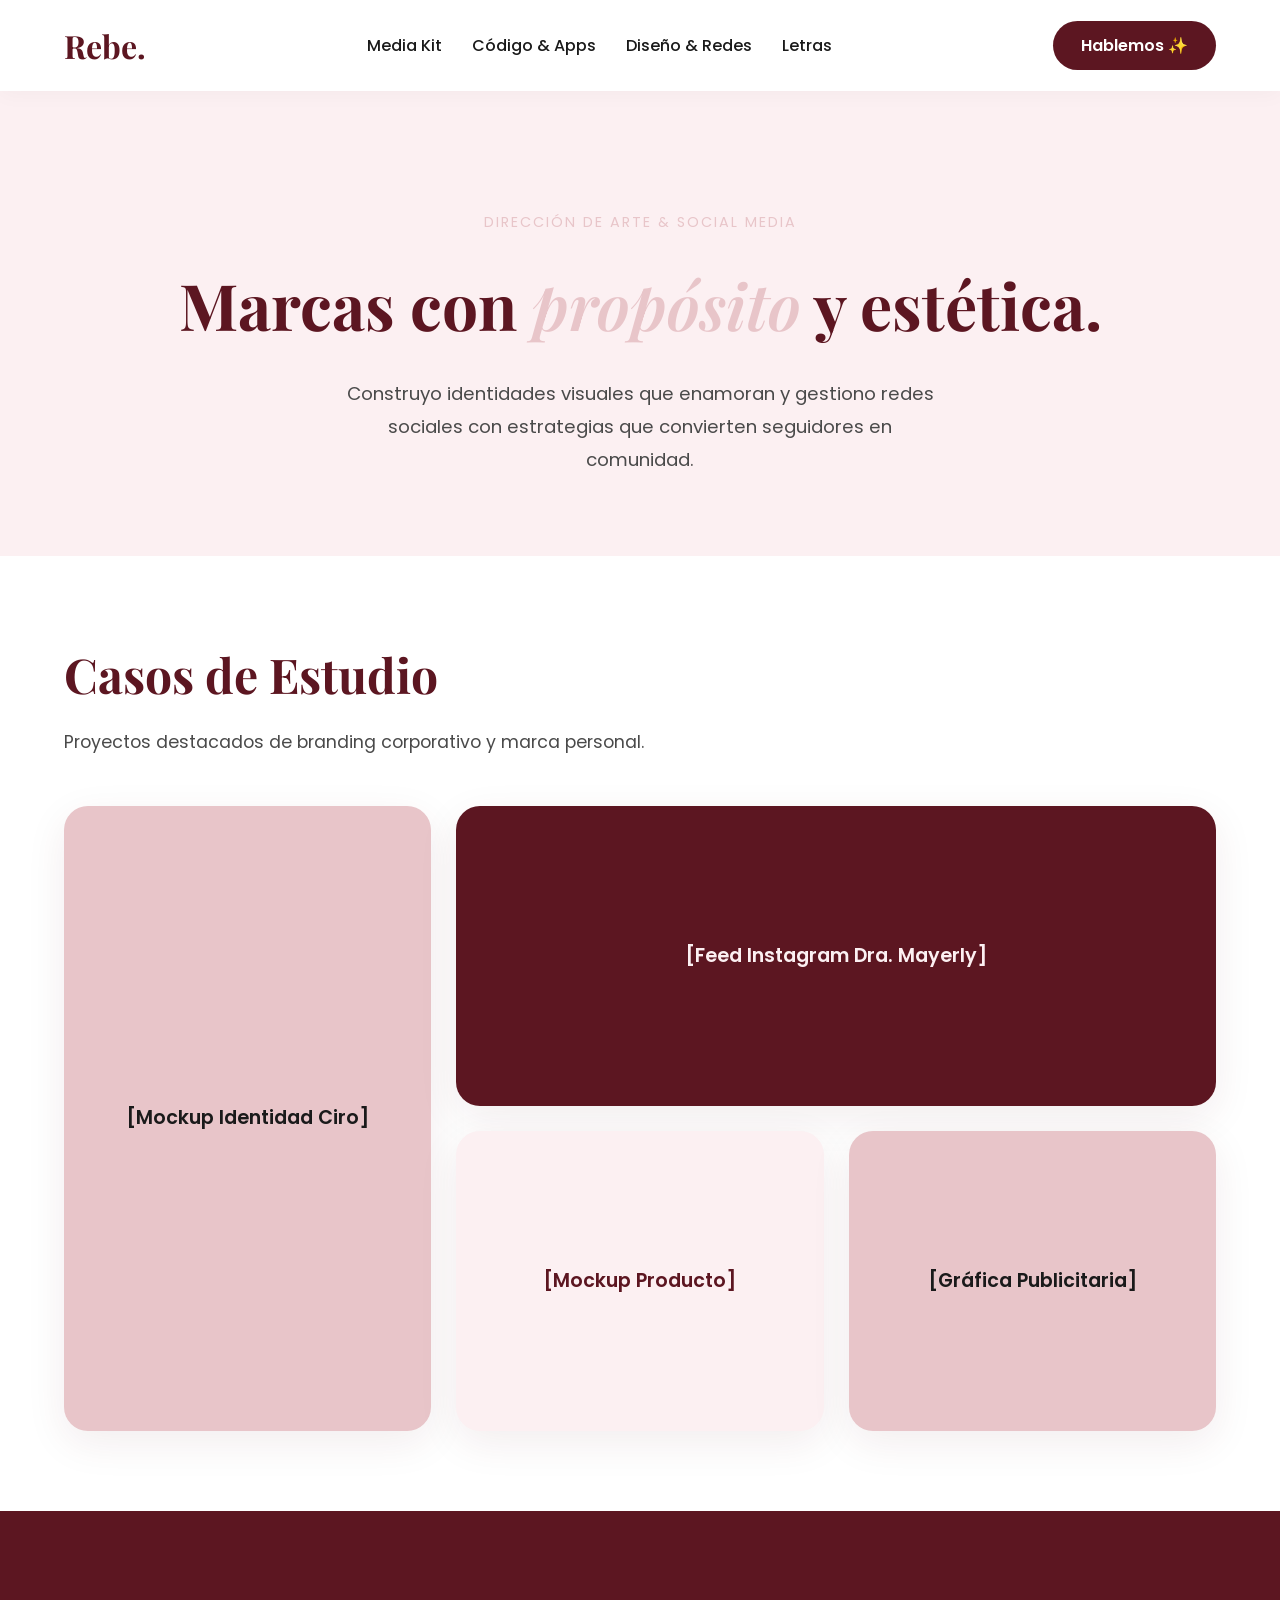
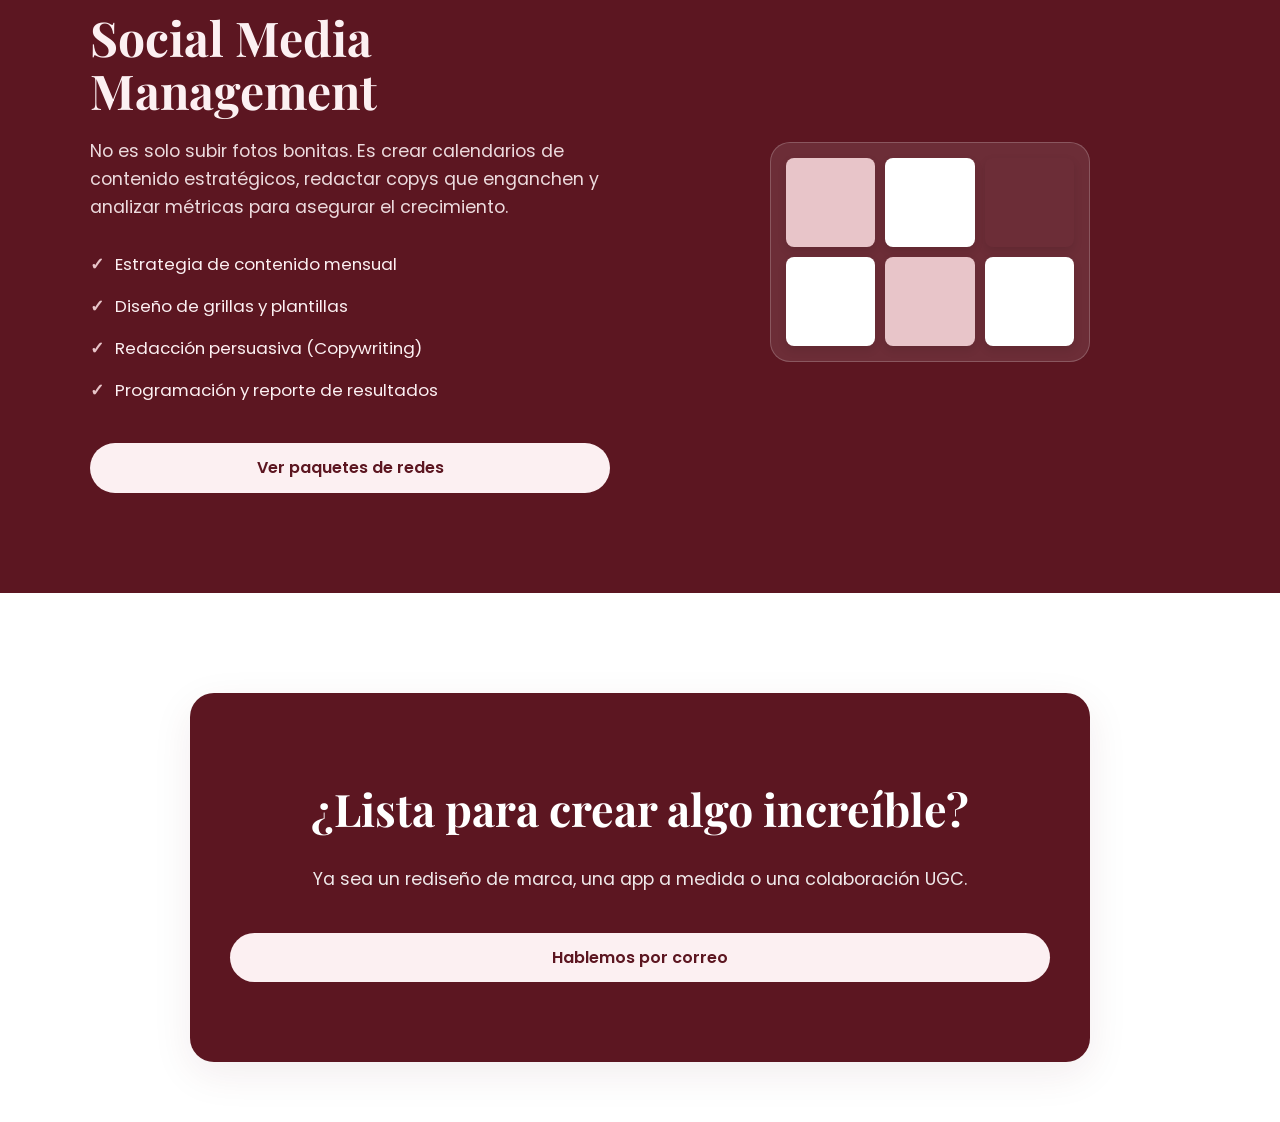
==== diseño.html @ 633bbaf2 "6/3/2026" ====
<!DOCTYPE html>
<html lang="es">
<head>
    <meta charset="UTF-8">
    <meta name="viewport" content="width=device-width, initial-scale=1.0">
    <title>Diseño & Redes | Rebe Silva</title>
    <link href="https://fonts.googleapis.com/css2?family=Playfair+Display:ital,wght@0,400;0,600;0,800;1,600&family=Poppins:wght@300;400;500;600;700&display=swap" rel="stylesheet">
    <link rel="stylesheet" href="css/style.css">
</head>
<body>

    <div id="header-container"></div>

    <main>
        <section class="design-hero bg-light-pink center">
            <span class="eyebrow wine-text">Dirección de Arte & Social Media</span>
            <h1 class="wine-text">Marcas con <span class="italic-serif">propósito</span> y estética.</h1>
            <p class="text-gray">Construyo identidades visuales que enamoran y gestiono redes sociales con estrategias que convierten seguidores en comunidad.</p>
        </section>

        <section class="portfolio-section bg-white">
            <div class="section-header">
                <h2 class="wine-text">Casos de Estudio</h2>
                <p>Proyectos destacados de branding corporativo y marca personal.</p>
            </div>
            
            <div class="portfolio-grid">
                <div class="portfolio-item tall bg-pink-dusty">
                    <div class="portfolio-overlay">
                        <h3>Empresa Ciro</h3>
                        <p>Branding & Identidad Corporativa</p>
                        <a href="#" class="btn-outline-light btn-small">Ver Detalles</a>
                    </div>
                    <span class="placeholder-text">[Mockup Identidad Ciro]</span>
                </div>

                <div class="portfolio-item wide bg-wine">
                    <div class="portfolio-overlay">
                        <h3>Dra. Mayerly Mota</h3>
                        <p>Branding Médico & Social Media</p>
                        <a href="#" class="btn-outline-light btn-small">Ver Detalles</a>
                    </div>
                    <span class="placeholder-text light-text">[Feed Instagram Dra. Mayerly]</span>
                </div>

                <div class="portfolio-item bg-light-pink">
                    <div class="portfolio-overlay">
                        <h3>[Nombre de Marca]</h3>
                        <p>Diseño de Empaque / Logo</p>
                        <a href="#" class="btn-outline-wine btn-small">Ver Detalles</a>
                    </div>
                    <span class="placeholder-text wine-text">[Mockup Producto]</span>
                </div>

                <div class="portfolio-item bg-pink-dusty">
                    <div class="portfolio-overlay">
                        <h3>[Nombre de Marca]</h3>
                        <p>Campaña Publicitaria</p>
                        <a href="#" class="btn-outline-light btn-small">Ver Detalles</a>
                    </div>
                    <span class="placeholder-text">[Gráfica Publicitaria]</span>
                </div>
            </div>
        </section>

        <section class="social-management-section bg-wine">
            <div class="management-container">
                <div class="management-text">
                    <h2 class="light-text">Social Media Management</h2>
                    <p class="light-text">No es solo subir fotos bonitas. Es crear calendarios de contenido estratégicos, redactar copys que enganchen y analizar métricas para asegurar el crecimiento.</p>
                    <ul class="features-list light-text">
                        <li>Estrategia de contenido mensual</li>
                        <li>Diseño de grillas y plantillas</li>
                        <li>Redacción persuasiva (Copywriting)</li>
                        <li>Programación y reporte de resultados</li>
                    </ul>
                    <a href="tarifas.html" class="btn-light">Ver paquetes de redes</a>
                </div>
                <div class="management-visuals">
                    <div class="grid-simulator">
                        <div class="grid-box bg-pink-dusty"></div>
                        <div class="grid-box bg-white"></div>
                        <div class="grid-box bg-pink-soft"></div>
                        <div class="grid-box bg-white"></div>
                        <div class="grid-box bg-pink-dusty"></div>
                        <div class="grid-box bg-white"></div>
                    </div>
                </div>
            </div>
        </section>
    </main>

    <div id="footer-container"></div>

    <script src="js/main.js"></script>
</body>
</html>
---- css/style.css ----
/* --- VARIABLES DE COLOR (Estética Dark Romance + Creativa) --- */
:root {
    --wine: #5C1621; /* Vino tinto profundo */
    --wine-light: #8A2536; /* Rojo cereza oscuro */
    --pink-soft: #FCF0F2; /* Rosado muy claro para fondos */
    --pink-dusty: #E8C5C9; /* Rosado empolvado para acentos */
    --black: #1A1A1A;
    --white: #FFFFFF;
    --text-gray: #4A4A4A;
    
    --shadow-soft: 0 12px 40px rgba(92, 22, 33, 0.08);
    --border-radius: 24px;
}

/* --- RESET Y FUENTES --- */
* { margin: 0; padding: 0; box-sizing: border-box; }
html { scroll-behavior: smooth; }
body {
    background-color: var(--pink-soft);
    color: var(--black);
    font-family: 'Poppins', sans-serif;
    line-height: 1.6;
}

h1, h2, h3, .logo {
    font-family: 'Playfair Display', serif;
    font-weight: 700;
}

.italic-serif { font-style: italic; font-weight: 600; color: var(--pink-dusty); }
.wine-text { color: var(--wine); }
.light-text { color: var(--pink-soft); }

/* --- UTILIDADES DE FONDO --- */
.bg-wine { background-color: var(--wine); color: var(--white); }
.bg-light-pink { background-color: var(--pink-soft); }
.bg-white { background-color: var(--white); }

/* --- NAVEGACIÓN --- */
header {
    display: flex; justify-content: space-between; align-items: center;
    padding: 20px 5%; background-color: var(--white);
    position: sticky; top: 0; z-index: 100;
    box-shadow: 0 4px 20px rgba(0,0,0,0.03);
}
.logo { font-size: 32px; color: var(--wine); text-decoration: none; }
nav ul { list-style: none; display: flex; gap: 30px; }
nav a { text-decoration: none; color: var(--black); font-size: 1rem; font-weight: 500; font-family: 'Poppins', sans-serif;}
nav a:hover { color: var(--wine-light); }

/* --- BOTONES --- */
.btn-primary, .btn-wine, .btn-light, .btn-outline-light {
    display: inline-block; padding: 12px 28px; border-radius: 30px;
    text-decoration: none; font-weight: 600; font-size: 1rem;
    font-family: 'Poppins', sans-serif; transition: all 0.3s ease;
}
.btn-primary, .btn-wine { background-color: var(--wine); color: var(--white); }
.btn-primary:hover, .btn-wine:hover { background-color: var(--wine-light); transform: translateY(-2px); }
.btn-light { background-color: var(--pink-soft); color: var(--wine); }
.btn-light:hover { background-color: var(--white); transform: translateY(-2px); }
.btn-outline-light { background: transparent; color: var(--pink-soft); border: 1px solid var(--pink-soft); }
.btn-outline-light:hover { background: var(--pink-soft); color: var(--wine); }
.btn-link { text-decoration: none; color: var(--wine-light); font-weight: 600; display: block; margin-top: 10px; }

/* --- HERO SECTION --- */
.hero { display: flex; align-items: center; justify-content: space-between; padding: 100px 5%; min-height: 85vh; }
.hero-text { flex: 1; padding-right: 50px; }
.eyebrow { font-family: 'Poppins', sans-serif; font-size: 0.9rem; text-transform: uppercase; letter-spacing: 2px; color: var(--pink-dusty); display: block; margin-bottom: 20px; }
.hero-text h1 { font-size: 4.5rem; line-height: 1.1; margin-bottom: 25px; }
.hero-text p { font-family: 'Poppins', sans-serif; font-size: 1.1rem; color: var(--pink-soft); opacity: 0.9; margin-bottom: 40px; max-width: 500px; }
.hero-buttons { display: flex; gap: 15px; }

/* Foto Hero estilo Arco */
.image-placeholder.arch {
    width: 350px; height: 500px;
    background: var(--pink-dusty);
    border-radius: 175px 175px 20px 20px;
    display: flex; align-items: center; justify-content: center;
    color: var(--wine); font-weight: bold;
    box-shadow: var(--shadow-soft);
}

/* --- MARQUEE --- */
.marquee-wrapper { background-color: var(--wine-light); color: var(--white); padding: 20px 0; overflow: hidden; white-space: nowrap; }
.marquee-content { display: inline-block; animation: scroll 25s linear infinite; }
.marquee-content span { font-size: 1.2rem; font-family: 'Playfair Display', serif; font-style: italic; margin: 0 20px; }
@keyframes scroll { 0% { transform: translateX(0); } 100% { transform: translateX(-50%); } }

/* --- SECCIONES GENERALES --- */
.section-header { margin-bottom: 50px; }
.section-header.center { text-align: center; }
.section-header h2 { font-size: 3rem; margin-bottom: 15px; }
.section-header p { font-family: 'Poppins', sans-serif; font-size: 1.1rem; color: var(--text-gray); }
section { padding: 100px 5%; }

/* --- LIBROS (Bento Grid) --- */
.book-card { display: flex; gap: 30px; padding: 40px; border-radius: var(--border-radius); box-shadow: var(--shadow-soft); align-items: center; }
.book-cover { width: 250px; height: 380px; background-color: var(--wine); color: var(--pink-soft); display: flex; align-items: center; justify-content: center; border-radius: 12px; }
.book-info h3 { font-size: 2.2rem; color: var(--wine); margin-bottom: 15px; }

/* --- DISEÑO (Grid Asimétrico) --- */
.design-grid { display: grid; grid-template-columns: repeat(3, 1fr); grid-auto-rows: 250px; gap: 20px; margin-bottom: 40px; }
.design-item { background-color: var(--pink-soft); border-radius: var(--border-radius); display: flex; align-items: center; justify-content: center; color: var(--wine); font-weight: bold; }
.design-item.tall { grid-row: span 2; background-color: var(--pink-dusty); }
.design-item.wide { grid-column: span 2; }
.center-btn { text-align: center; }

/* --- APPS / SERVICIOS --- */
.services-grid { display: flex; gap: 30px; justify-content: center; }
.service-card { flex: 1; max-width: 400px; padding: 40px; border-radius: var(--border-radius); }
.dark-card { background-color: rgba(255,255,255,0.05); border: 1px solid rgba(255,255,255,0.1); }
.dark-card h3 { color: var(--pink-soft); font-size: 1.8rem; margin-bottom: 15px; }
.dark-card p { color: rgba(255,255,255,0.7); }
.card-icon { font-size: 40px; margin-bottom: 20px; }

/* --- MEDIA KIT / IG --- */
.ig-grid { display: flex; gap: 30px; justify-content: center; }
.ig-post { width: 320px; background: var(--white); padding: 15px; border-radius: 20px; box-shadow: var(--shadow-soft); }
.video-placeholder { width: 100%; height: 450px; background-color: var(--pink-dusty); border-radius: 12px; display: flex; align-items: center; justify-content: center; color: var(--wine); margin-bottom: 15px; }
.ig-caption { font-size: 0.9rem; color: var(--text-gray); }

/* --- FOOTER --- */
.footer { 
    padding: 100px 5% 60px; /* Esto es lo que le da el respiro arriba y abajo */
}
.footer-box { 
    border-radius: var(--border-radius); 
    padding: 80px 40px; 
    text-align: center; 
    max-width: 900px; 
    margin: 0 auto; 
    box-shadow: var(--shadow-soft); 
}
.footer-box h2 { 
    font-size: 2.8rem; 
    margin-bottom: 20px; 
    color: var(--white); /* Aseguramos que el título resalte en blanco */
}
.footer-box p { 
    font-size: 1.1rem; 
    margin-bottom: 40px; 
    opacity: 0.9; 
    color: var(--white);
}

/* =========================================
   ESTILOS MEDIA KIT
========================================= */

/* Hero Media Kit */
.mk-hero { 
    display: flex; 
    align-items: center; 
    justify-content: space-between; 
    padding: 80px 5%; 
    min-height: 70vh; 
    gap: 40px; 
}
.mk-hero-content { flex: 1; color: var(--white); }
.mk-hero-content h1 { font-size: 4rem; margin-bottom: 20px; color: var(--pink-soft); line-height: 1.1; }
.mk-hero-content p { font-size: 1.15rem; margin-bottom: 35px; opacity: 0.9; max-width: 500px; }
.mk-hero-image { flex: 1; display: flex; justify-content: center; }

/* Barra de Estadísticas */
.stats-section { padding: 50px 5%; border-bottom: 1px solid var(--pink-dusty); }
.stats-grid { 
    display: flex; 
    justify-content: space-around; 
    flex-wrap: wrap; 
    gap: 30px; 
    max-width: 1000px; 
    margin: 0 auto; 
}
.stat-item { text-align: center; }
.stat-item h3 { font-size: 3rem; color: var(--wine); margin-bottom: 0px; font-family: 'Playfair Display', serif; }
.stat-item p { color: var(--text-gray); font-size: 0.95rem; font-weight: 600; text-transform: uppercase; letter-spacing: 2px; }

/* Ajustes Videos (Reels) */
.reels-grid { display: flex; gap: 30px; justify-content: center; flex-wrap: wrap; }
.video-wrapper { 
    width: 300px; 
    height: 530px; 
    border-radius: var(--border-radius); 
    overflow: hidden; 
    box-shadow: var(--shadow-soft); 
    background-color: var(--pink-dusty); /* Color de fondo mientras carga */
}
.video-placeholder { 
    width: 100%; 
    height: 100%; 
    display: flex; 
    align-items: center; 
    justify-content: center; 
    color: var(--wine); 
    font-weight: bold; 
}
.reel-video { width: 100%; height: 100%; object-fit: cover; }

/* Ajustes Feed Instagram */
.ig-post { width: 350px; border-radius: 16px; overflow: hidden; box-shadow: var(--shadow-soft); }
.ig-header { display: flex; align-items: center; padding: 15px; border-bottom: 1px solid var(--pink-soft); }
.ig-avatar { width: 36px; height: 36px; border-radius: 50%; margin-right: 12px; }
.bg-pink-dusty { background-color: var(--pink-dusty); }
.ig-username { font-weight: 600; font-size: 0.95rem; color: var(--black); }
.ig-image-placeholder { height: 350px; background-color: var(--pink-dusty); display: flex; align-items: center; justify-content: center; color: var(--wine); font-weight: bold;}
.ig-image { width: 100%; height: 350px; object-fit: cover; display: block; }
.ig-actions { padding: 15px; font-size: 1.3rem; display: flex; justify-content: space-between; color: var(--text-gray); }
.ig-icons-left { letter-spacing: 10px; }

/* =========================================
   ESTILOS ESPECÍFICOS: TARIFAS Y PAQUETES
========================================= */

/* Utilidades extra */
.center { text-align: center; }
.cta-tarifas { padding: 80px 5%; border-top: 1px solid var(--pink-soft); }

/* Hero de Tarifas */
.pricing-hero { padding: 100px 5% 60px; }
.pricing-hero h1 { font-size: 3.5rem; margin-bottom: 15px; }

/* Grid de Precios */
.pricing-section { padding: 80px 5%; }
.pricing-grid { 
    display: flex; 
    gap: 30px; 
    justify-content: center; 
    flex-wrap: wrap; 
    max-width: 1000px; 
    margin: 0 auto; 
}
.pricing-card { 
    flex: 1; 
    min-width: 320px; 
    max-width: 400px; 
    padding: 50px 40px; 
    border-radius: var(--border-radius); 
    box-shadow: var(--shadow-soft); 
    position: relative;
    transition: transform 0.3s ease;
}
.pricing-card:hover { transform: translateY(-5px); }

/* Tipografía de las tarjetas */
.pricing-card h3 { font-size: 1.8rem; margin-bottom: 10px; font-family: 'Playfair Display', serif; }
.price { font-size: 3rem; font-weight: 700; color: var(--wine); margin-bottom: 25px; line-height: 1; font-family: 'Poppins', sans-serif;}
.price span { font-size: 1rem; font-weight: 400; color: var(--text-gray); opacity: 0.8; }
.pricing-card.featured .price { color: var(--white); }
.pricing-card.featured .price span { color: var(--pink-soft); }

/* Lista de características */
.features-list { list-style: none; margin-bottom: 40px; text-align: left; }
.features-list li { margin-bottom: 15px; font-size: 1.05rem; position: relative; padding-left: 25px; }
.features-list li::before { content: '✓'; position: absolute; left: 0; color: var(--wine-light); font-weight: bold; }
.features-list.light-text li::before { color: var(--pink-dusty); }

/* Etiqueta Destacada */
.badge { 
    position: absolute; 
    top: -15px; 
    left: 50%; 
    transform: translateX(-50%); 
    background-color: var(--pink-dusty); 
    color: var(--wine); 
    padding: 6px 20px; 
    border-radius: 20px; 
    font-size: 0.85rem; 
    font-weight: 700; 
    text-transform: uppercase; 
    letter-spacing: 1px;
}

/* Botones con borde (outline) */
.btn-outline-wine { 
    display: inline-block; padding: 12px 28px; border-radius: 30px;
    text-decoration: none; font-weight: 600; font-size: 1rem;
    font-family: 'Poppins', sans-serif; transition: all 0.3s ease;
    background: transparent; color: var(--wine); border: 2px solid var(--wine); 
    width: 100%; text-align: center;
}
.btn-outline-wine:hover { background: var(--wine); color: var(--white); }
.btn-light, .btn-outline-light { width: 100%; text-align: center; }

/* =========================================
   ESTILOS LETRAS
========================================= */

/* Hero Literario */
.books-hero { padding: 100px 5% 60px; }
.books-hero h1 { font-size: 3.8rem; margin-bottom: 15px; }

/* Tarjetas de Libros */
.book-catalog { padding: 80px 5%; display: flex; flex-direction: column; gap: 60px; }
.book-showcase-card { 
    display: flex; 
    gap: 50px; 
    max-width: 1000px; 
    margin: 0 auto; 
    padding: 50px; 
    border-radius: var(--border-radius); 
    box-shadow: var(--shadow-soft);
    align-items: center;
}
.book-showcase-card.reverse { flex-direction: row-reverse; }

.book-cover-large { 
    width: 300px; 
    height: 450px; 
    flex-shrink: 0; 
    border-radius: 12px; 
    display: flex; 
    align-items: center; 
    justify-content: center; 
    color: var(--pink-soft); 
    font-weight: 600; 
    text-align: center;
    box-shadow: 10px 10px 30px rgba(0,0,0,0.15); /* Sombra estilo libro físico */
}

.book-details { flex: 1; }
.book-genre { font-family: 'Poppins', sans-serif; font-size: 0.9rem; text-transform: uppercase; letter-spacing: 2px; color: var(--pink-dusty); display: block; margin-bottom: 15px; font-weight: 600;}
.book-details h2 { font-size: 2.5rem; margin-bottom: 20px; line-height: 1.2; }
.book-synopsis { font-size: 1.1rem; color: var(--text-gray); margin-bottom: 30px; }

/* Botones de Plataformas */
.read-on { font-weight: 700; margin-bottom: 10px; color: var(--black); }
.platform-buttons { display: flex; gap: 15px; flex-wrap: wrap; }
.btn-platform { 
    padding: 10px 22px; 
    border-radius: 8px; 
    font-weight: 600; 
    text-decoration: none; 
    font-size: 0.95rem; 
    transition: transform 0.2s ease, box-shadow 0.2s ease;
    border: 1px solid transparent;
}
.btn-platform:hover { transform: translateY(-3px); box-shadow: 0 5px 15px rgba(0,0,0,0.1); }

/* Colores simulados de las apps */
.wattpad { background-color: #FF500A; color: white; }
.buenovela { background-color: #6A1B9A; color: white; } /* Morado tipo app de lectura */
.manobook { background-color: #E91E63; color: white; } /* Rosa fuerte */

/* Sección de Reviews (Multimedia Grid) */
.reviews-section { padding: 80px 5%; }
.multimedia-grid { 
    display: flex; 
    gap: 30px; 
    max-width: 1100px; 
    margin: 0 auto; 
    justify-content: center; 
    align-items: flex-start;
}
.video-yt-wrapper, .video-ig-wrapper { flex: 1; text-align: left; }
.video-yt-wrapper { min-width: 400px; max-width: 600px; }
.video-ig-wrapper { min-width: 250px; max-width: 300px; }

.yt-placeholder, .ig-placeholder { 
    border-radius: 16px; 
    display: flex; 
    flex-direction: column; 
    align-items: center; 
    justify-content: center; 
    color: var(--wine); 
    font-weight: 600; 
    margin-bottom: 15px;
    box-shadow: var(--shadow-soft);
}
.yt-placeholder { aspect-ratio: 16 / 9; width: 100%; }
.ig-placeholder { aspect-ratio: 9 / 16; width: 100%; }

.play-icon { font-size: 3rem; margin-bottom: 10px; opacity: 0.8; }
.multimedia-grid h3 { font-size: 1.2rem; color: var(--black); font-family: 'Poppins', sans-serif; font-weight: 600; }

/* =========================================
   ESTILOS CÓDIGO & APPS
========================================= */

/* Hero Tech */
.tech-hero { padding: 100px 5% 60px; }
.tech-hero h1 { font-size: 3.8rem; margin-bottom: 15px; }

/* Contenedores de exhibición (Showcase) */
.siro-section, .sigetotal-section { padding: 100px 5%; }
.tech-showcase { 
    display: flex; 
    gap: 60px; 
    max-width: 1100px; 
    margin: 0 auto; 
    align-items: center; 
}
.tech-showcase.reverse { flex-direction: row-reverse; }

.tech-info { flex: 1; }
.tech-info h2 { font-size: 3rem; margin-bottom: 20px; line-height: 1.1; }
.tech-info p { font-size: 1.1rem; color: var(--text-gray); margin-bottom: 20px; }
.tech-info .sub-text { font-style: italic; opacity: 0.8; }

.tech-list { margin-bottom: 30px; }
.tech-list li::before { color: var(--wine); }

/* Mockups Simulados (Teléfono y Desktop) */
.tech-image-container { flex: 1; display: flex; justify-content: center; }

.phone-mockup {
    width: 280px;
    height: 560px;
    border-radius: 40px;
    border: 12px solid var(--wine);
    display: flex;
    align-items: center;
    justify-content: center;
    box-shadow: var(--shadow-soft);
    position: relative;
}
/* La "ceja" o notch del teléfono */
.phone-mockup::before {
    content: ''; position: absolute; top: 0; left: 50%; transform: translateX(-50%);
    width: 120px; height: 25px; background-color: var(--wine);
    border-bottom-left-radius: 15px; border-bottom-right-radius: 15px;
}

.desktop-mockup {
    width: 100%;
    max-width: 500px;
    height: 320px;
    border-radius: 12px 12px 0 0;
    border: 10px solid var(--black);
    border-bottom: 25px solid var(--black);
    display: flex;
    align-items: center;
    justify-content: center;
    box-shadow: var(--shadow-soft);
    position: relative;
}

.mockup-text { font-family: 'Poppins', sans-serif; font-weight: 600; font-size: 1.2rem; text-align: center; padding: 20px; }

/* Redes Sociales Sigetotal */
.social-links-container { margin-top: 30px; padding-top: 30px; border-top: 1px solid rgba(0,0,0,0.1); }
.whatsapp { background-color: #25D366; color: white; }
.instagram { background: linear-gradient(45deg, #f09433, #e6683c, #dc2743, #cc2366, #bc1888); color: white; }
.youtube { background-color: #FF0000; color: white; }

/* CTA Tech */
.tech-cta { padding: 80px 5%; border-top: 1px solid rgba(255,255,255,0.1); }

/* =========================================
   ESTILOS DISEÑO & REDES
========================================= */

/* Hero Diseño */
.design-hero { padding: 120px 5% 80px; }
.design-hero h1 { font-size: 4rem; margin-bottom: 20px; }
.design-hero p { font-size: 1.15rem; max-width: 600px; margin: 0 auto; line-height: 1.8; }
.text-gray { color: var(--text-gray); }

/* Grid de Portafolio Avanzado */
.portfolio-section { padding: 80px 5%; }
.portfolio-grid {
    display: grid;
    grid-template-columns: repeat(3, 1fr);
    grid-auto-rows: 300px;
    gap: 25px;
    max-width: 1200px;
    margin: 0 auto;
}

/* Efectos Hover del Portafolio */
.portfolio-item {
    border-radius: var(--border-radius);
    position: relative;
    overflow: hidden;
    display: flex;
    align-items: center;
    justify-content: center;
    box-shadow: var(--shadow-soft);
    transition: transform 0.3s ease;
}
.portfolio-item:hover { transform: translateY(-5px); }
.portfolio-item.tall { grid-row: span 2; }
.portfolio-item.wide { grid-column: span 2; }

/* Capa oscura que aparece al pasar el ratón */
.portfolio-overlay {
    position: absolute;
    top: 0; left: 0; width: 100%; height: 100%;
    background: rgba(92, 22, 33, 0.85); /* Fondo vino tinto semitransparente */
    color: var(--white);
    display: flex;
    flex-direction: column;
    align-items: center;
    justify-content: center;
    opacity: 0;
    transition: opacity 0.4s ease;
    text-align: center;
    padding: 20px;
}
.portfolio-item:hover .portfolio-overlay { opacity: 1; }

.portfolio-overlay h3 { font-size: 1.8rem; margin-bottom: 5px; font-family: 'Playfair Display', serif; }
.portfolio-overlay p { font-size: 0.95rem; margin-bottom: 20px; font-family: 'Poppins', sans-serif; text-transform: uppercase; letter-spacing: 1px; }
.placeholder-text { font-weight: 600; font-family: 'Poppins', sans-serif; font-size: 1.2rem; text-align: center; }

/* Botón pequeño para las tarjetas */
.btn-small { padding: 8px 20px; font-size: 0.9rem; }

/* Sección Social Media Management */
.social-management-section { padding: 100px 5%; }
.management-container {
    display: flex;
    align-items: center;
    gap: 60px;
    max-width: 1100px;
    margin: 0 auto;
}
.management-text { flex: 1; }
.management-text h2 { font-size: 3rem; margin-bottom: 20px; line-height: 1.1; }
.management-text p { font-size: 1.1rem; margin-bottom: 30px; opacity: 0.9; }

/* Simulador visual de Grilla de Instagram */
.management-visuals { flex: 1; display: flex; justify-content: center; }
.grid-simulator {
    display: grid;
    grid-template-columns: repeat(3, 1fr);
    gap: 10px;
    width: 320px;
    padding: 15px;
    background: rgba(255,255,255,0.1);
    border-radius: 20px;
    border: 1px solid rgba(255,255,255,0.2);
}
.grid-box {
    aspect-ratio: 1 / 1;
    border-radius: 8px;
    box-shadow: 0 4px 10px rgba(0,0,0,0.1);
}
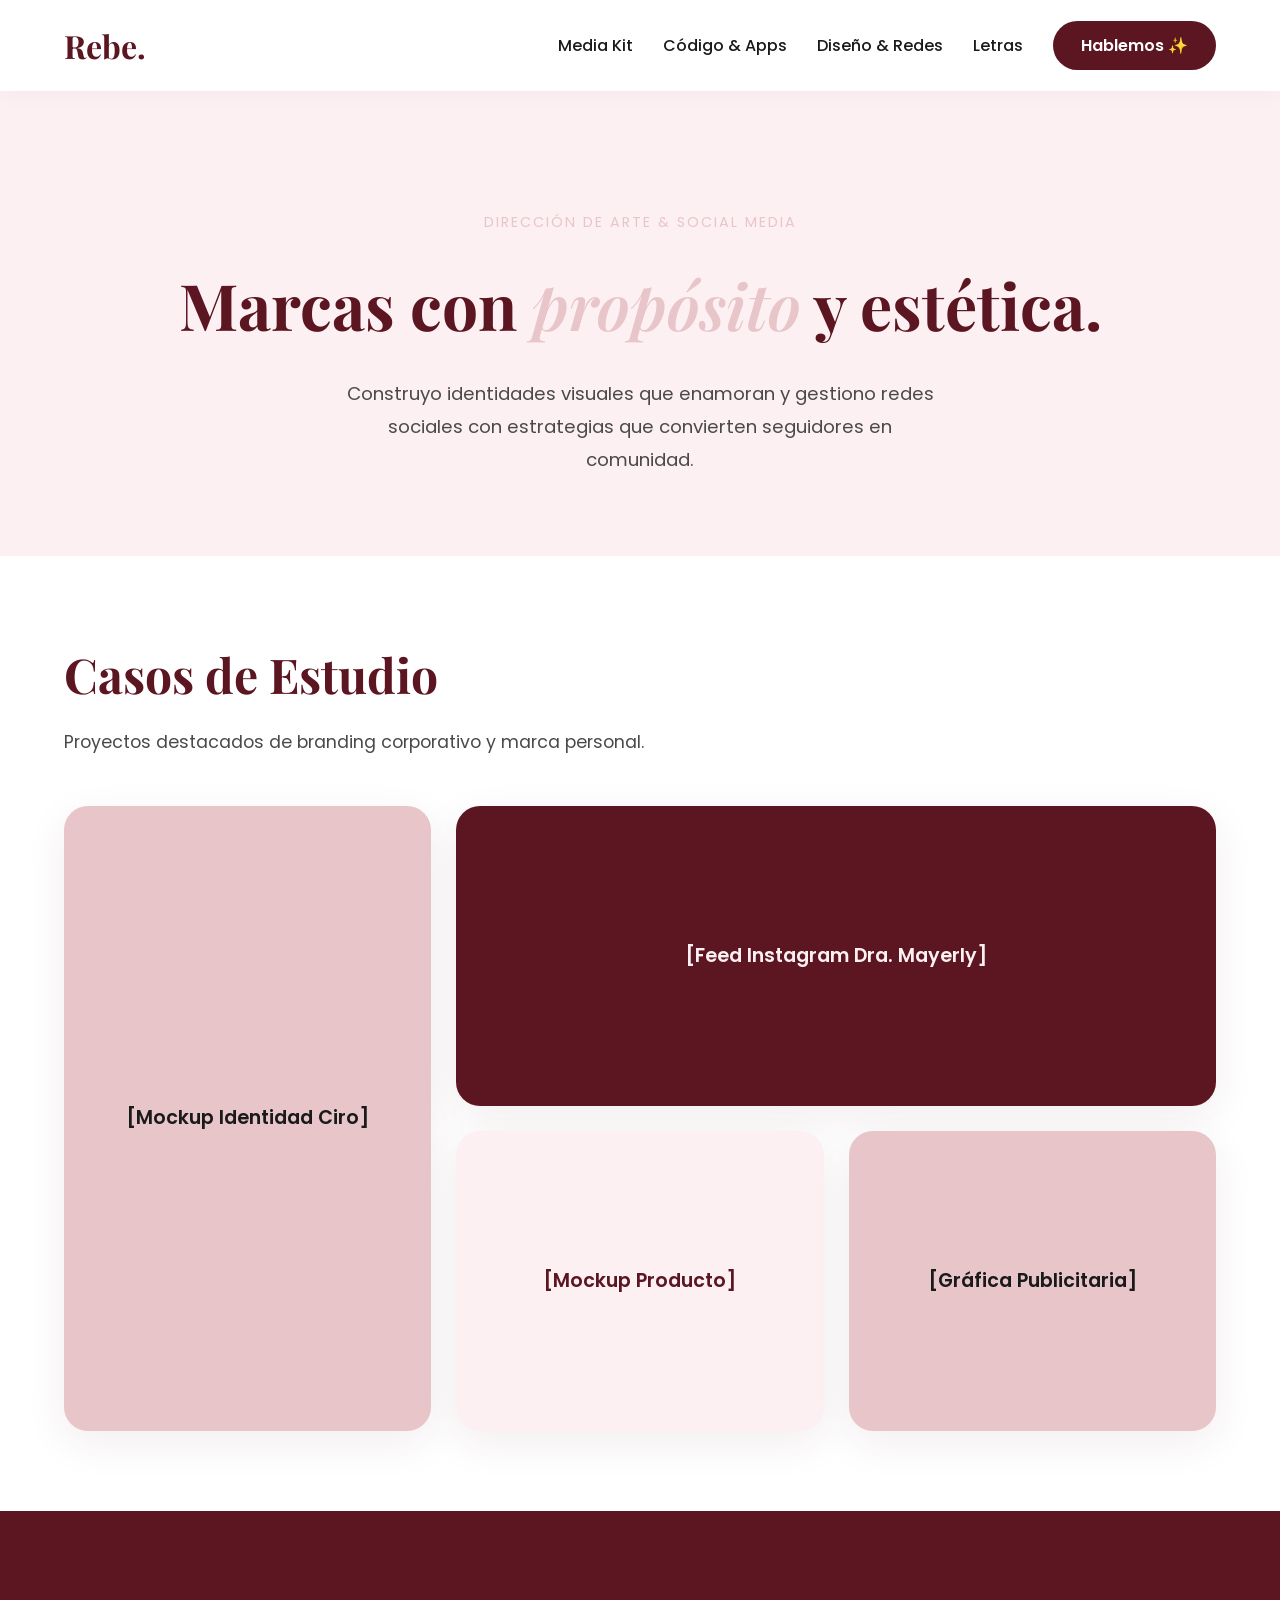
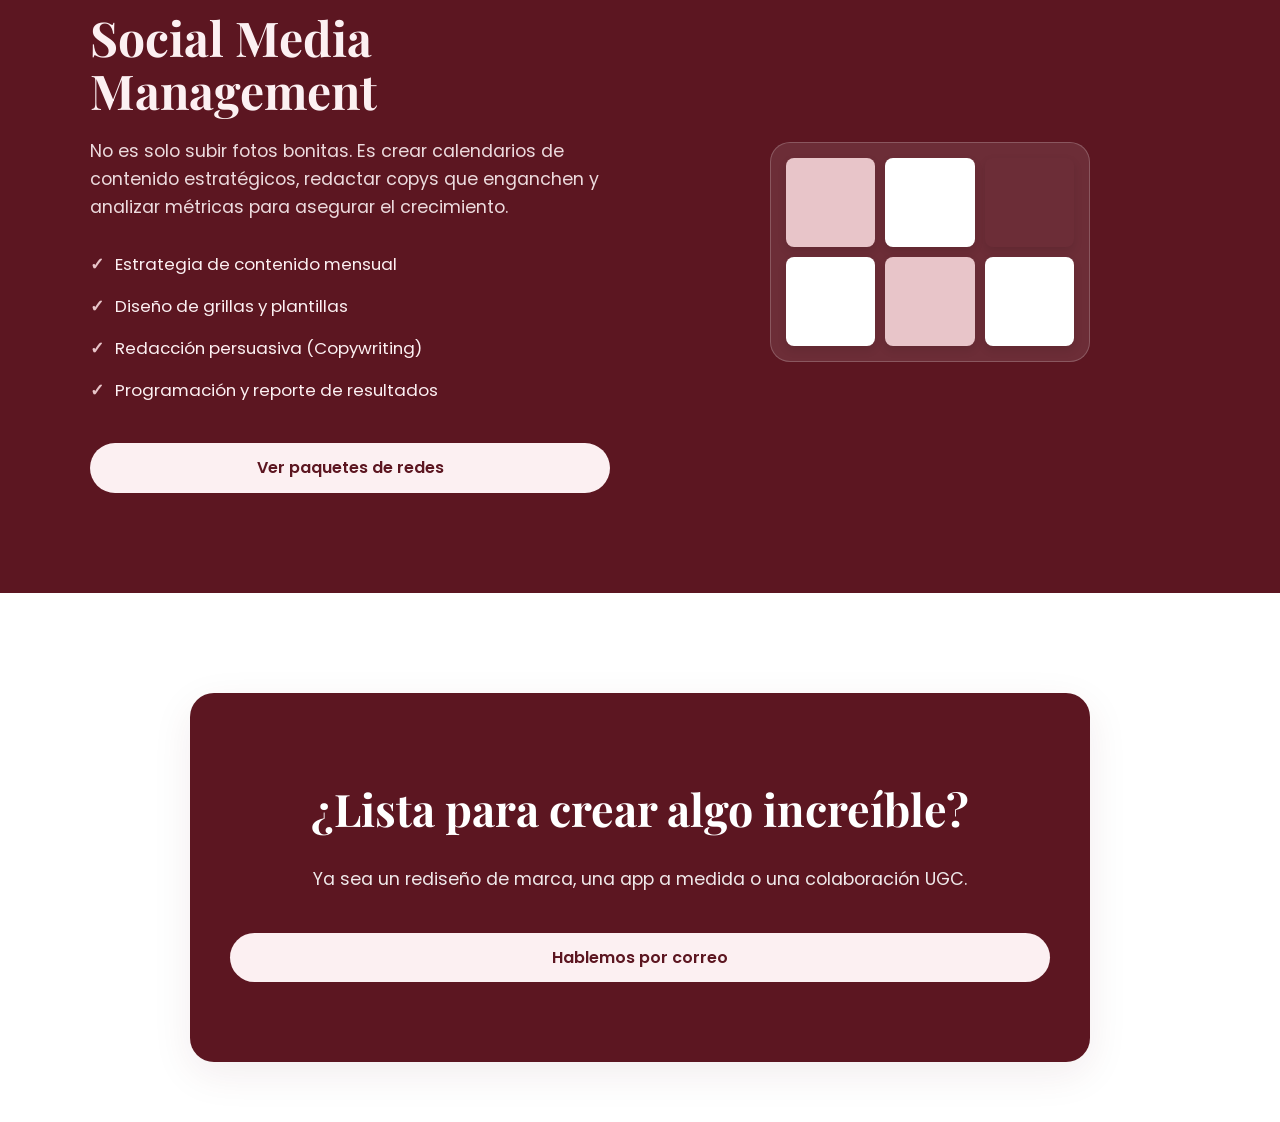
==== commit c142b7f7: "menu burguer" ====
--- a/diseño.html
+++ b/diseño.html
@@ -4,6 +4,7 @@
     <meta charset="UTF-8">
     <meta name="viewport" content="width=device-width, initial-scale=1.0">
     <title>Diseño & Redes | Rebe Silva</title>
+    <link rel="icon" type="image/png" href="img/favicon.png">
     <link href="https://fonts.googleapis.com/css2?family=Playfair+Display:ital,wght@0,400;0,600;0,800;1,600&family=Poppins:wght@300;400;500;600;700&display=swap" rel="stylesheet">
     <link rel="stylesheet" href="css/style.css">
 </head>
@@ -93,5 +94,29 @@
     <div id="footer-container"></div>
 
     <script src="js/main.js"></script>
+    
+    <script>
+    document.addEventListener("click", (e) => {
+        
+        if (e.target.closest(".hamburger")) {
+            const hamburger = document.querySelector(".hamburger");
+            const navMenu = document.querySelector(".nav-menu");
+            
+            if (hamburger && navMenu) {
+                hamburger.classList.toggle("active");
+                navMenu.classList.toggle("active");
+            }
+        }
+        if (e.target.closest(".nav-links a") || e.target.closest(".nav-menu .btn-primary")) {
+            const hamburger = document.querySelector(".hamburger");
+            const navMenu = document.querySelector(".nav-menu");
+            
+            if (hamburger && navMenu) {
+                hamburger.classList.remove("active");
+                navMenu.classList.remove("active");
+            }
+        }
+    });
+</script>
 </body>
 </html>
--- a/css/style.css
+++ b/css/style.css
@@ -37,6 +37,31 @@
 .bg-white { background-color: var(--white); }
 
 /* --- NAVEGACIÓN --- */
+
+/* --- AJUSTES NAVEGACIÓN DESKTOP --- */
+.nav-menu {
+    display: flex;
+    align-items: center;
+    gap: 30px;
+}
+
+/* Ocultamos la hamburguesa en escritorio */
+.hamburger {
+    display: none;
+    cursor: pointer;
+}
+
+.hamburger .bar {
+    display: block;
+    width: 25px;
+    height: 3px;
+    margin: 5px auto;
+    transition: all 0.3s ease-in-out;
+    background-color: var(--wine); /* Usa tu color vino para las líneas */
+    border-radius: 5px;
+}
+
+
 header {
     display: flex; justify-content: space-between; align-items: center;
     padding: 20px 5%; background-color: var(--white);
@@ -534,4 +559,169 @@
     aspect-ratio: 1 / 1;
     border-radius: 8px;
     box-shadow: 0 4px 10px rgba(0,0,0,0.1);
+}
+
+
+
+
+/* =========================================
+   VERSIÓN TELÉFONO (Responsive Design)
+   Pega esto al final de tu archivo CSS
+========================================= */
+
+@media screen and (max-width: 768px) {
+    /* --- NAVEGACIÓN --- */
+    
+    header {
+        flex-direction: row; /* Fuerza a que el logo y la hamburguesa estén en la misma línea */
+        justify-content: space-between;
+        padding: 20px 5%;
+    }
+
+    /* Mostramos la hamburguesa */
+    .hamburger {
+        display: block;
+        z-index: 101; /* Para que quede por encima del menú desplegado */
+    }
+
+    /* Estilo del menú desplegable (Oculto por defecto, deslizado hacia la derecha) */
+    .nav-menu {
+        position: fixed;
+        left: -100%; /* Lo esconde fuera de la pantalla */
+        top: 0;
+        gap: 0;
+        flex-direction: column;
+        justify-content: center;
+        background-color: var(--pink-soft);
+        width: 100%;
+        height: 100vh; /* Ocupa toda la pantalla vertical */
+        text-align: center;
+        transition: 0.3s ease-in-out;
+        z-index: 100;
+        box-shadow: var(--shadow-soft);
+    }
+
+    /* Clase que se activa con JavaScript para mostrar el menú */
+    .nav-menu.active {
+        left: 0;
+    }
+
+    .nav-links {
+        flex-direction: column;
+        gap: 30px;
+        margin-bottom: 40px;
+    }
+
+    .nav-links li a {
+        font-size: 1.5rem; /* Letra más grande para tocar bien en el cel */
+    }
+
+    /* Animación de la hamburguesa convirtiéndose en una "X" */
+    .hamburger.active .bar:nth-child(2) { opacity: 0; }
+    .hamburger.active .bar:nth-child(1) { transform: translateY(8px) rotate(45deg); }
+    .hamburger.active .bar:nth-child(3) { transform: translateY(-8px) rotate(-45deg); }
+    
+    /* --- TIPOGRAFÍA (Ajuste de tamaños) --- */
+    .hero-text h1 { font-size: 2.8rem; }
+    .section-header h2 { font-size: 2.2rem; }
+    .footer-box h2 { font-size: 2rem; }
+    .mk-hero-content h1 { font-size: 2.8rem; }
+    .pricing-hero h1, .books-hero h1, .tech-hero h1, .design-hero h1 { font-size: 2.8rem; }
+    .book-details h2, .tech-info h2, .management-text h2 { font-size: 2.2rem; }
+    .price { font-size: 2.5rem; }
+    .stat-item h3 { font-size: 2.2rem; }
+
+    /* --- HERO SECTIONS --- */
+    .hero, .mk-hero, .tech-showcase, .management-container {
+        flex-direction: column;
+        text-align: center;
+        padding: 60px 5%;
+        gap: 40px;
+    }
+    .hero-text {
+        padding-right: 0;
+    }
+    .hero-text p, .mk-hero-content p, .design-hero p {
+        margin-left: auto;
+        margin-right: auto;
+    }
+    .hero-buttons {
+        justify-content: center;
+        flex-wrap: wrap;
+    }
+    .image-placeholder.arch {
+        width: 100%;
+        max-width: 320px;
+        height: 400px;
+    }
+
+    /* --- SECCIONES Y GRIDS COMUNES --- */
+    section {
+        padding: 60px 5%;
+    }
+    .services-grid, .ig-grid, .reels-grid, .pricing-grid {
+        flex-direction: column;
+        align-items: center;
+    }
+    .service-card, .ig-post, .pricing-card {
+        width: 100%;
+        max-width: 100%;
+        min-width: unset;
+    }
+
+    /* --- DISEÑO & PORTAFOLIO (Grid a 1 columna) --- */
+    .design-grid, .portfolio-grid {
+        grid-template-columns: 1fr;
+        grid-auto-rows: minmax(250px, auto);
+    }
+    /* Quitamos el span para que no se desborden en el teléfono */
+    .design-item.wide, .portfolio-item.wide { grid-column: span 1; }
+    .design-item.tall, .portfolio-item.tall { grid-row: span 1; }
+
+    /* --- LIBROS --- */
+    .book-card, .book-showcase-card {
+        flex-direction: column;
+        text-align: center;
+        padding: 30px 20px;
+        gap: 25px;
+    }
+    .book-cover, .book-cover-large {
+        width: 100%;
+        max-width: 250px;
+        height: auto;
+        aspect-ratio: 2 / 3;
+        margin: 0 auto;
+    }
+    .platform-buttons {
+        justify-content: center;
+    }
+
+    /* --- MULTIMEDIA / REVIEWS --- */
+    .multimedia-grid {
+        flex-direction: column;
+        align-items: center;
+    }
+    .video-yt-wrapper, .video-ig-wrapper {
+        width: 100%;
+        min-width: unset;
+        max-width: 100%;
+        text-align: center;
+    }
+
+    /* --- TECNOLOGÍA & MOCKUPS --- */
+    .tech-showcase.reverse {
+        flex-direction: column; /* Anula el reverse en móvil para mantener el orden */
+    }
+    .phone-mockup {
+        width: 100%;
+        max-width: 280px;
+    }
+    .desktop-mockup {
+        height: 200px; /* Un poco más pequeño para que no ocupe toda la pantalla vertical */
+    }
+
+    /* --- FOOTER --- */
+    .footer-box {
+        padding: 40px 20px;
+    }
 }
